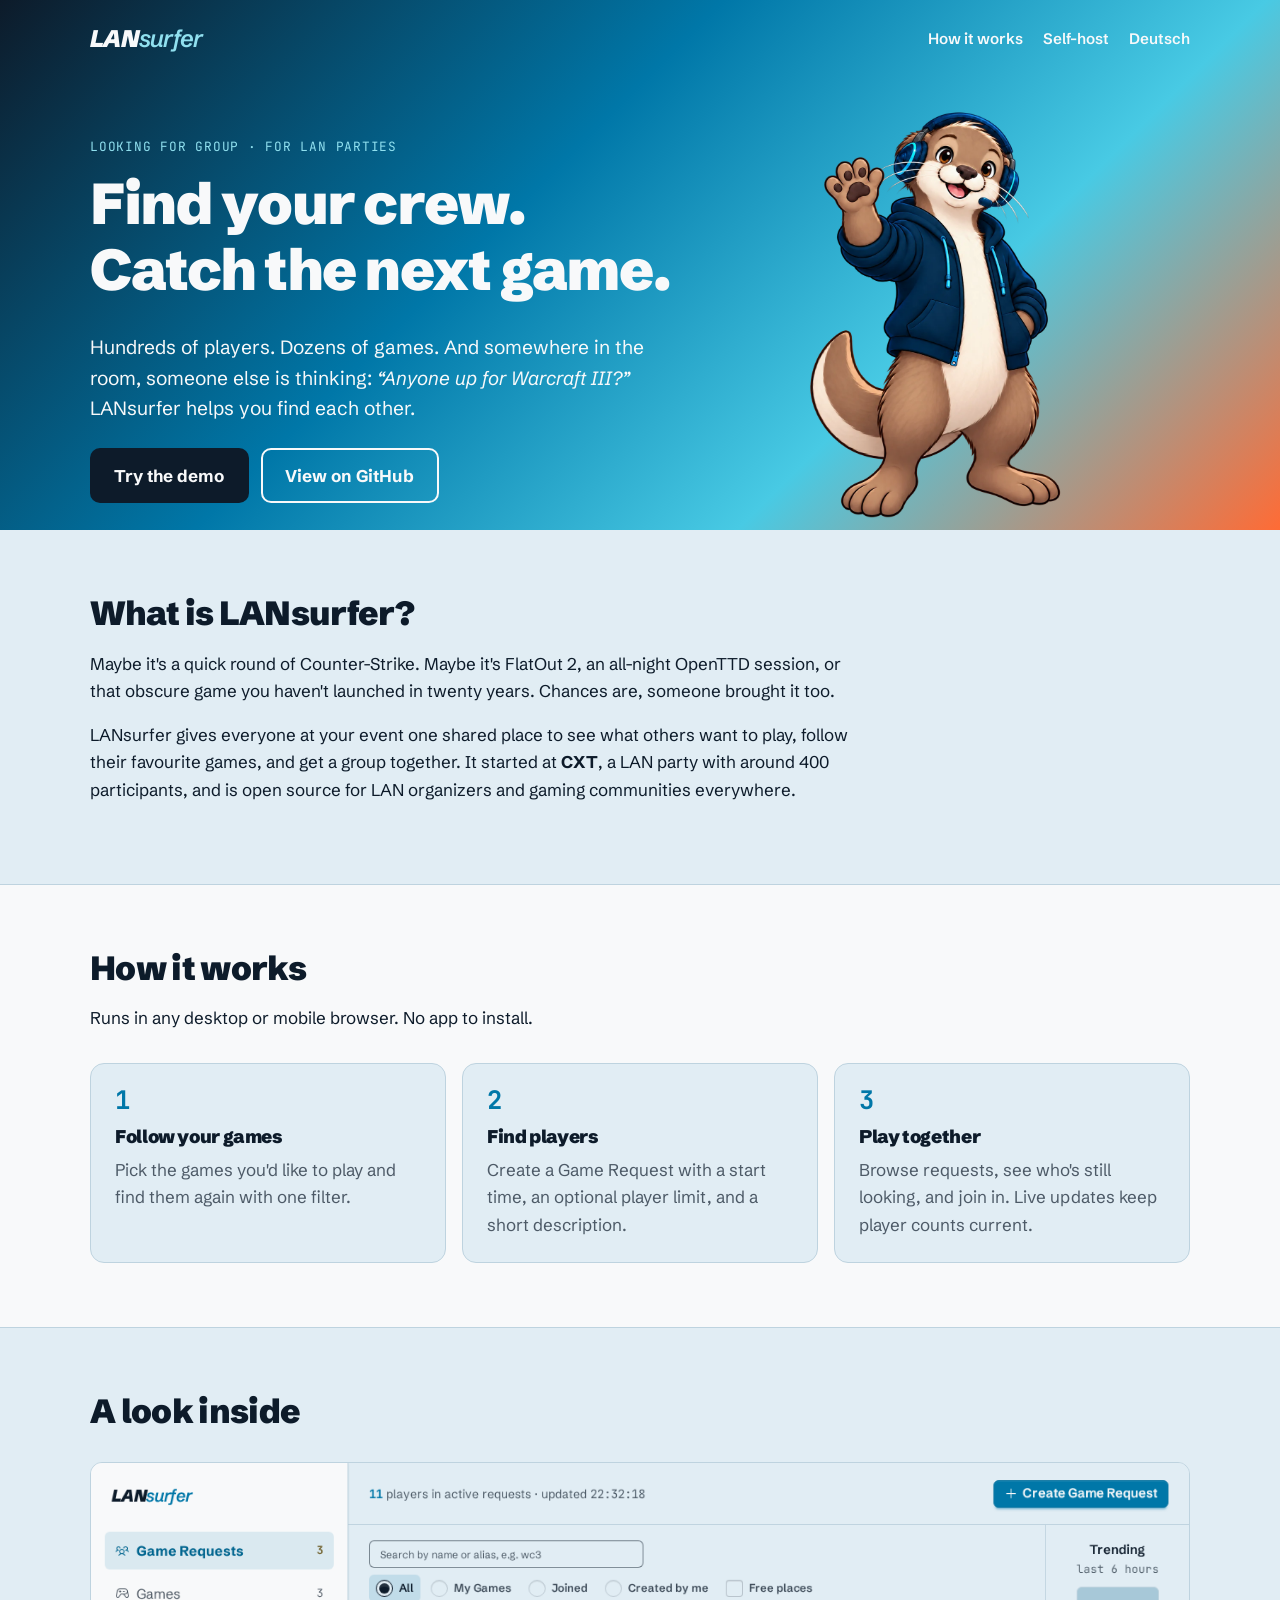
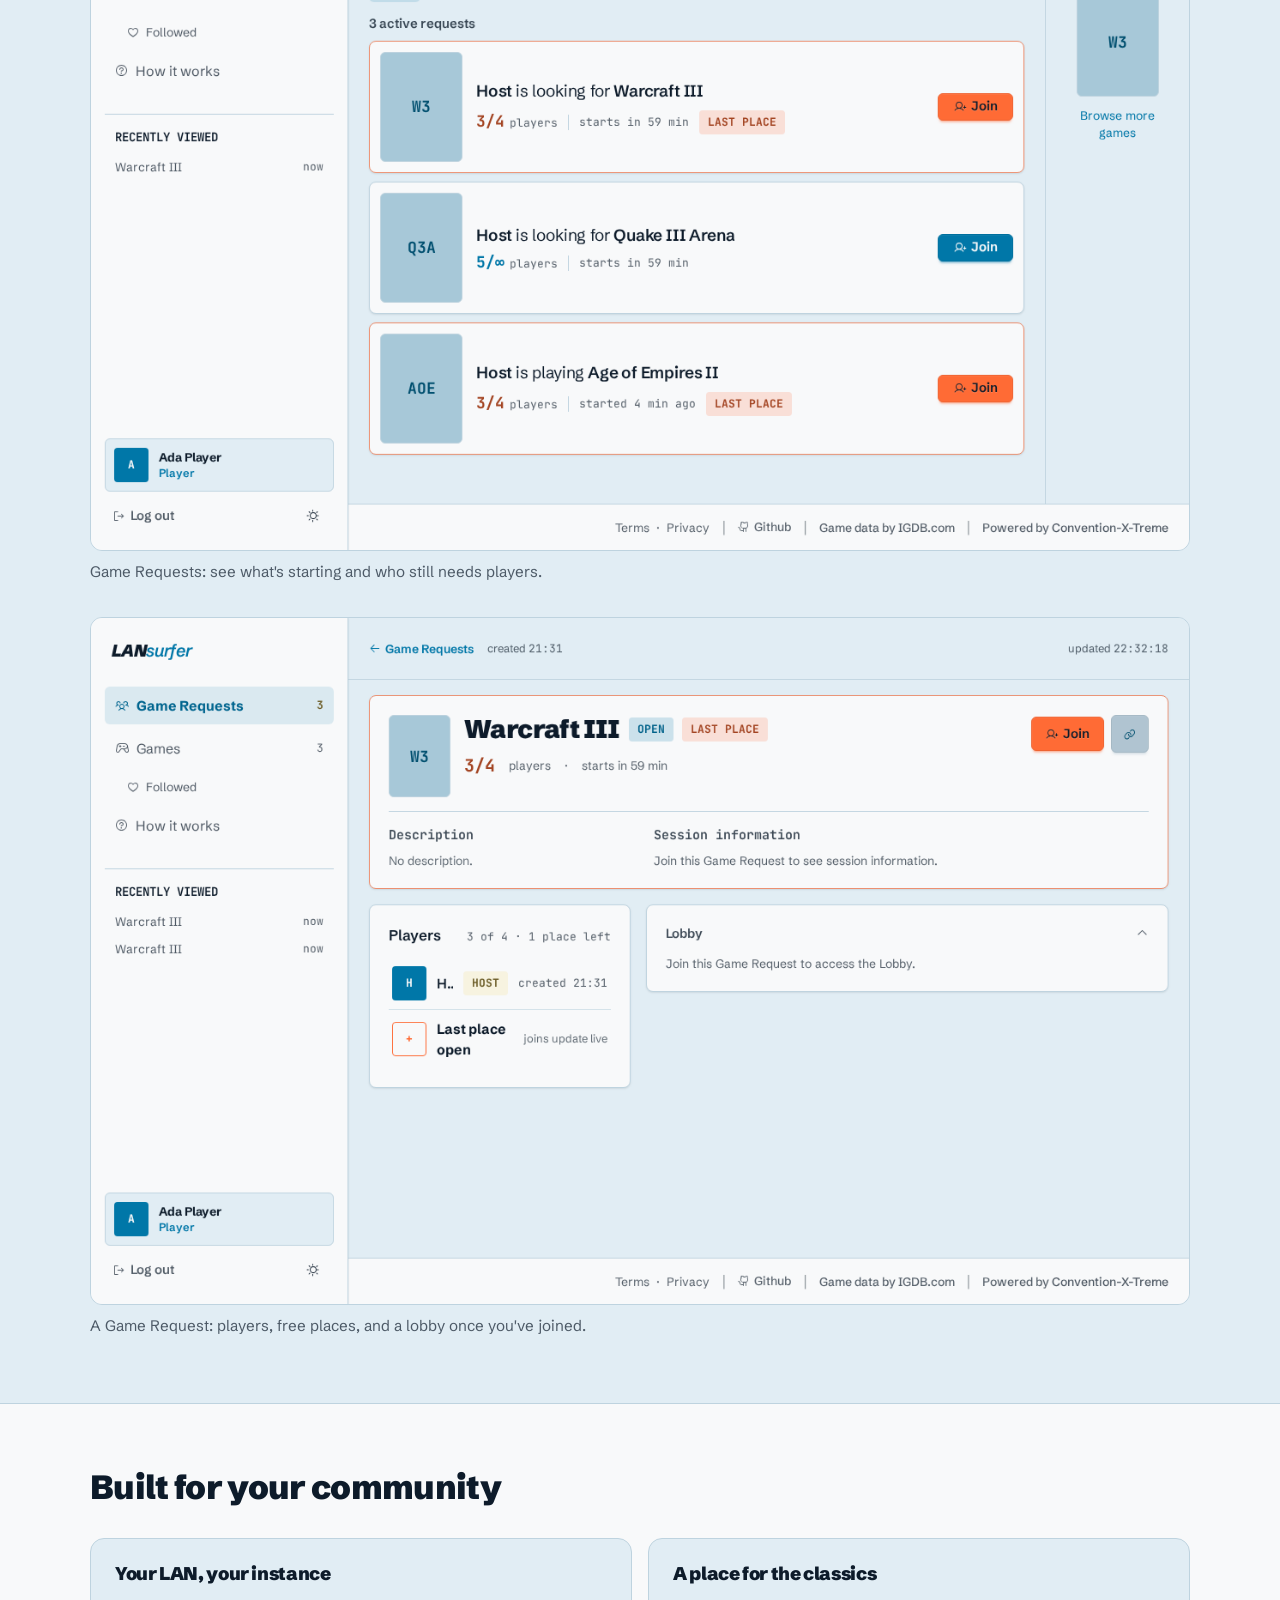
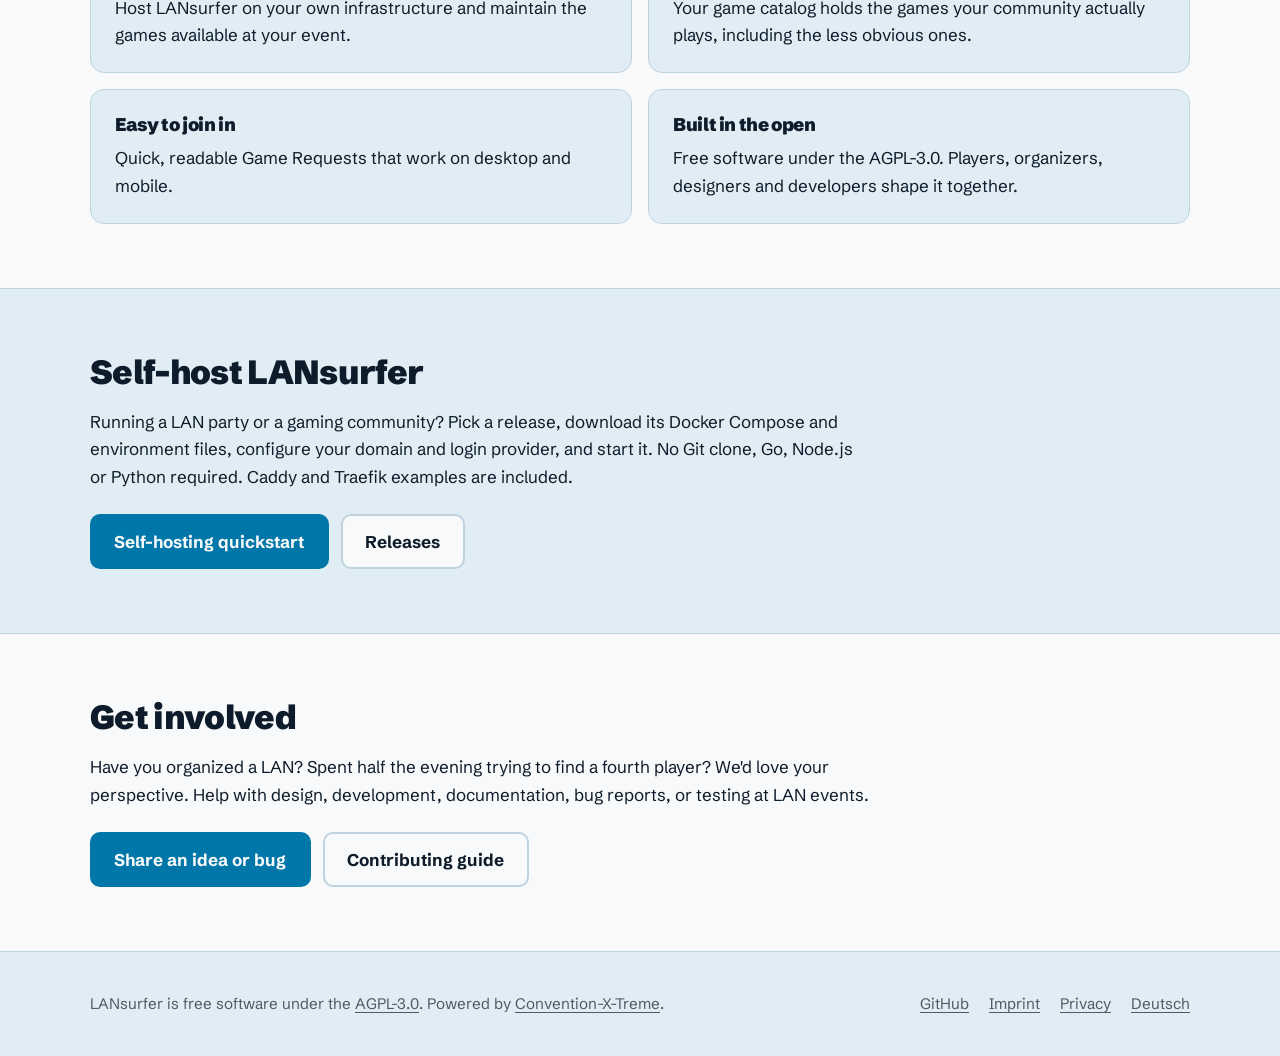
==== site/index.html @ 0d61e50d "feat(site): add static bilingual project website Plain HTML/CSS site for www.lansurfer.de (EN + DE)," ====
<!doctype html>
<html lang="en">
<head>
<meta charset="utf-8">
<meta name="viewport" content="width=device-width, initial-scale=1">
<title>LANsurfer – Find your crew. Catch the next game.</title>
<meta name="description" content="LANsurfer is a free, self-hosted Looking-for-Group platform for LAN parties and gaming communities. Follow games, find players, play together.">
<link rel="canonical" href="https://www.lansurfer.de/">
<link rel="alternate" hreflang="en" href="https://www.lansurfer.de/">
<link rel="alternate" hreflang="de" href="https://www.lansurfer.de/de/">
<link rel="alternate" hreflang="x-default" href="https://www.lansurfer.de/">
<link rel="icon" href="assets/images/favicon.ico" sizes="any">
<link rel="icon" href="assets/images/favicon-32.png" type="image/png">
<link rel="apple-touch-icon" href="assets/images/apple-touch-icon-180.png">
<link rel="stylesheet" href="assets/site.css">
</head>
<body>
<a class="skip" href="#main">Skip to content</a>
<header class="hero">
  <div class="wrap top">
    <a class="wordmark" href="./"><b>LAN</b><span>surfer</span></a>
    <nav aria-label="Main">
      <a class="hide-sm" href="#how">How it works</a>
      <a class="hide-sm" href="#self-host">Self-host</a>
      <a href="de/" hreflang="de" lang="de">Deutsch</a>
    </nav>
  </div>
  <div class="wrap hero-body">
    <div>
      <p class="mono">Looking for Group · for LAN parties</p>
      <h1>Find your crew. Catch the next game.</h1>
      <p class="lead">Hundreds of players. Dozens of games. And somewhere in the room, someone else is thinking: <em>“Anyone up for Warcraft III?”</em> LANsurfer helps you find each other.</p>
      <div class="actions">
        <a class="btn btn-primary" href="https://demo.lansurfer.de">Try the demo</a>
        <a class="btn btn-quiet" href="https://github.com/convention-x-treme/lansurfer">View on GitHub</a>
      </div>
    </div>
    <img class="otter" src="assets/images/mascot-welcome-pose.webp" width="1040" height="1189" alt="The LANsurfer otter with a headset, waving hello">
  </div>
</header>

<main id="main">
  <section class="wrap intro" id="about">
    <h2>What is LANsurfer?</h2>
    <p>Maybe it's a quick round of Counter-Strike. Maybe it's FlatOut 2, an all-night OpenTTD session, or that obscure game you haven't launched in twenty years. Chances are, someone brought it too.</p>
    <p>LANsurfer gives everyone at your event one shared place to see what others want to play, follow their favourite games, and get a group together. It started at <strong>CXT</strong>, a LAN party with around 400 participants, and is open source for LAN organizers and gaming communities everywhere.</p>
  </section>

  <section class="alt" id="how">
    <div class="wrap">
      <h2>How it works</h2>
      <p>Runs in any desktop or mobile browser. No app to install.</p>
      <ol class="steps">
        <li class="card"><h3>Follow your games</h3><p>Pick the games you'd like to play and find them again with one filter.</p></li>
        <li class="card"><h3>Find players</h3><p>Create a Game Request with a start time, an optional player limit, and a short description.</p></li>
        <li class="card"><h3>Play together</h3><p>Browse requests, see who's still looking, and join in. Live updates keep player counts current.</p></li>
      </ol>
    </div>
  </section>

  <section class="wrap" id="look">
    <h2>A look inside</h2>
    <div class="shots">
      <figure>
        <picture>
          <source media="(prefers-color-scheme: light)" srcset="assets/screenshots/game-requests-light.png">
          <img src="assets/screenshots/game-requests-dark.png" width="1280" height="800" loading="lazy" alt="Game Requests list with open requests for Warcraft III, Quake III Arena and Age of Empires II">
        </picture>
        <figcaption>Game Requests: see what's starting and who still needs players.</figcaption>
      </figure>
      <figure>
        <picture>
          <source media="(prefers-color-scheme: light)" srcset="assets/screenshots/lobby-light.png">
          <img src="assets/screenshots/lobby-dark.png" width="1280" height="800" loading="lazy" alt="A Warcraft III Game Request with three of four players and one place left">
        </picture>
        <figcaption>A Game Request: players, free places, and a lobby once you've joined.</figcaption>
      </figure>
    </div>
  </section>

  <section class="alt">
    <div class="wrap">
      <h2>Built for your community</h2>
      <div class="split">
        <div class="card"><h3>Your LAN, your instance</h3><p>Host LANsurfer on your own infrastructure and maintain the games available at your event.</p></div>
        <div class="card"><h3>A place for the classics</h3><p>Your game catalog holds the games your community actually plays, including the less obvious ones.</p></div>
        <div class="card"><h3>Easy to join in</h3><p>Quick, readable Game Requests that work on desktop and mobile.</p></div>
        <div class="card"><h3>Built in the open</h3><p>Free software under the AGPL-3.0. Players, organizers, designers and developers shape it together.</p></div>
      </div>
    </div>
  </section>

  <section class="wrap intro" id="self-host">
    <h2>Self-host LANsurfer</h2>
    <p>Running a LAN party or a gaming community? Pick a release, download its Docker Compose and environment files, configure your domain and login provider, and start it. No Git clone, Go, Node.js or Python required. Caddy and Traefik examples are included.</p>
    <div class="actions">
      <a class="btn btn-primary" href="https://github.com/convention-x-treme/lansurfer/blob/main/docs/SELF_HOSTING.md">Self-hosting quickstart</a>
      <a class="btn btn-quiet" href="https://github.com/convention-x-treme/lansurfer/releases">Releases</a>
    </div>
  </section>

  <section class="alt" id="involved">
    <div class="wrap intro">
      <h2>Get involved</h2>
      <p>Have you organized a LAN? Spent half the evening trying to find a fourth player? We'd love your perspective. Help with design, development, documentation, bug reports, or testing at LAN events.</p>
      <div class="actions">
        <a class="btn btn-primary" href="https://github.com/convention-x-treme/lansurfer/issues">Share an idea or bug</a>
        <a class="btn btn-quiet" href="https://github.com/convention-x-treme/lansurfer/blob/main/CONTRIBUTING.md">Contributing guide</a>
      </div>
    </div>
  </section>
</main>

<footer>
  <div class="wrap">
    <span>LANsurfer is free software under the <a href="https://github.com/convention-x-treme/lansurfer/blob/main/LICENSE">AGPL-3.0</a>. Powered by <a href="https://www.convention-x-treme.de">Convention-X-Treme</a>.</span>
    <nav aria-label="Footer">
      <a href="https://github.com/convention-x-treme/lansurfer">GitHub</a>
      <a href="imprint/">Imprint</a>
      <a href="privacy/">Privacy</a>
      <a href="de/" hreflang="de" lang="de">Deutsch</a>
    </nav>
  </div>
</footer>
</body>
</html>
---- site/assets/site.css ----
/* LANsurfer project website. Tokens follow DESIGN.md in the lansurfer repository. */

@font-face {
  font-family: "Schibsted Grotesk";
  src: url("fonts/schibsted-grotesk-latin-wght-normal.woff2") format("woff2");
  font-weight: 400 900;
  font-style: normal;
  font-display: swap;
}
@font-face {
  font-family: "Schibsted Grotesk";
  src: url("fonts/schibsted-grotesk-latin-wght-italic.woff2") format("woff2");
  font-weight: 400 900;
  font-style: italic;
  font-display: swap;
}
@font-face {
  font-family: "JetBrains Mono";
  src: url("fonts/jetbrains-mono-latin-wght-normal.woff2") format("woff2");
  font-weight: 100 800;
  font-display: swap;
}

:root {
  color-scheme: dark light;
  --bg: #0d1b2a;          /* Deep Ocean */
  --surface: #1b263b;     /* Ocean Depth */
  --border: #163f57;      /* Harbour */
  --text: #f8f9fa;        /* White Sand */
  --muted: color-mix(in srgb, var(--text) 62%, var(--bg));
  --primary: #00b4d8;     /* Surf Blue */
  --on-primary: #0d1b2a;
  --link: #48cae4;        /* Aqua Wave */
  --label: #90e0ef;       /* Sea Foam */
  --focus: #f4d35e;       /* Golden Hour */
}
@media (prefers-color-scheme: light) {
  :root {
    --bg: #e1edf4;        /* Sea Mist */
    --surface: #f8f9fa;   /* White Sand */
    --border: #bed3df;    /* Tide Line */
    --text: #0d1b2a;
    --muted: color-mix(in srgb, var(--text) 70%, var(--bg));
    --primary: #0077a8;   /* Deep Blue */
    --on-primary: #f8f9fa;
    --link: #005f86;      /* Deep Blue darkened for Sea Mist contrast */
    --label: #005f86;
    --focus: #0077a8;
  }
}

*, *::before, *::after { box-sizing: border-box; }
html { -webkit-text-size-adjust: 100%; }
body {
  margin: 0;
  background: var(--bg);
  color: var(--text);
  font: 400 17px/1.6 "Schibsted Grotesk", ui-sans-serif, system-ui, sans-serif;
}
img { max-width: 100%; height: auto; display: block; }
a { color: var(--link); text-underline-offset: 0.2em; }
a:hover { text-decoration-thickness: 2px; }
:focus-visible { outline: 3px solid var(--focus); outline-offset: 3px; border-radius: 4px; }
h1, h2, h3 { font-weight: 900; line-height: 1.15; letter-spacing: -0.02em; margin: 0 0 0.5em; }
h1 { font-size: clamp(2.2rem, 6vw, 3.6rem); }
h2 { font-size: clamp(1.6rem, 4vw, 2.1rem); }
h3 { font-size: 1.15rem; }
p { margin: 0 0 1em; }

.wrap { width: min(1100px, 100% - 2.5rem); margin-inline: auto; }
.skip { position: absolute; left: -999px; }
.skip:focus { left: 1rem; top: 1rem; background: var(--surface); color: var(--text); padding: 0.5rem 1rem; z-index: 1; }

.wordmark { font-style: italic; font-size: 1.5rem; letter-spacing: -0.03em; color: var(--text); text-decoration: none; }
.wordmark b { font-weight: 900; }
.wordmark span { font-weight: 600; color: var(--primary); }

.top { display: flex; align-items: center; justify-content: space-between; gap: 1rem; padding-block: 1.25rem; }
.top nav { display: flex; gap: 1.25rem; align-items: center; font-weight: 600; font-size: 0.95rem; }
.top nav a { color: var(--text); text-decoration: none; }
.top nav a:hover { text-decoration: underline; }

.mono { font-family: "JetBrains Mono", ui-monospace, monospace; font-size: 0.8rem; letter-spacing: 0.06em; text-transform: uppercase; color: var(--label); }

.btn {
  display: inline-block; padding: 0.75rem 1.4rem; border-radius: 10px;
  font-weight: 700; text-decoration: none; border: 2px solid transparent;
}
.btn:hover { text-decoration: none; filter: brightness(1.1); }
.btn-primary { background: var(--primary); color: var(--on-primary); }
.btn-quiet { border-color: var(--border); color: var(--text); background: var(--surface); }
.actions { display: flex; flex-wrap: wrap; gap: 0.75rem; margin-top: 1.5rem; }

/* Hero: the wave gradient is reserved for key visuals (DESIGN.md). */
.hero {
  background: linear-gradient(135deg, #0d1b2a 0%, #0077a8 40%, #48cae4 70%, #ff6b35 100%);
  color: #f8f9fa;
  --focus: #f4d35e;
}
.hero .wordmark, .hero .top nav a { color: #f8f9fa; }
.hero .wordmark span { color: #90e0ef; }
.hero-body { display: grid; grid-template-columns: 1.3fr 1fr; gap: 2rem; align-items: center; padding-top: 2rem; }
.hero-body .lead { font-size: 1.2rem; max-width: 34em; }
.hero-body .mono { color: #90e0ef; }
.hero .btn-primary { background: #0d1b2a; color: #f8f9fa; }
.hero .btn-quiet { background: transparent; border-color: #f8f9fa; color: #f8f9fa; }
.hero .otter { align-self: end; max-height: 420px; width: auto; justify-self: center; }

section { padding-block: 4rem; }
.intro > p, .legal > * { max-width: 46em; }

.steps { list-style: none; padding: 0; margin: 2rem 0 0; display: grid; grid-template-columns: repeat(3, 1fr); gap: 1rem; counter-reset: step; }
.card { background: var(--surface); border: 1px solid var(--border); border-radius: 14px; padding: 1.5rem; }
.card p:last-child { margin: 0; }
.steps li { counter-increment: step; }
.steps li::before { content: counter(step); display: block; font: 700 1.6rem/1 "JetBrains Mono", monospace; color: var(--primary); margin-bottom: 0.75rem; }
.steps p { color: var(--muted); }

.shots { display: grid; gap: 2rem; margin-top: 2rem; }
.shots figure { margin: 0; }
.shots img { border-radius: 12px; border: 1px solid var(--border); }
.shots figcaption { margin-top: 0.6rem; color: var(--muted); font-size: 0.95rem; }

.split { display: grid; grid-template-columns: 1fr 1fr; gap: 1rem; margin-top: 2rem; }
.alt { background: var(--surface); border-block: 1px solid var(--border); }
.alt .card { background: var(--bg); }

footer { padding-block: 2.5rem; color: var(--muted); font-size: 0.95rem; }
footer .wrap { display: flex; flex-wrap: wrap; gap: 0.5rem 1.5rem; justify-content: space-between; }
footer nav { display: flex; flex-wrap: wrap; gap: 0.5rem 1.25rem; }
footer a { color: var(--muted); }

.legal { padding-block: 2rem 4rem; }
.legal h2 { font-size: 1.3rem; margin-top: 2rem; }
.notice { border: 1px solid var(--focus); border-radius: 10px; padding: 1rem 1.25rem; }

@media (max-width: 760px) {
  .hero-body, .split, .steps { grid-template-columns: 1fr; }
  .hero .otter { max-height: 260px; }
  .top nav .hide-sm { display: none; }
  section { padding-block: 3rem; }
}
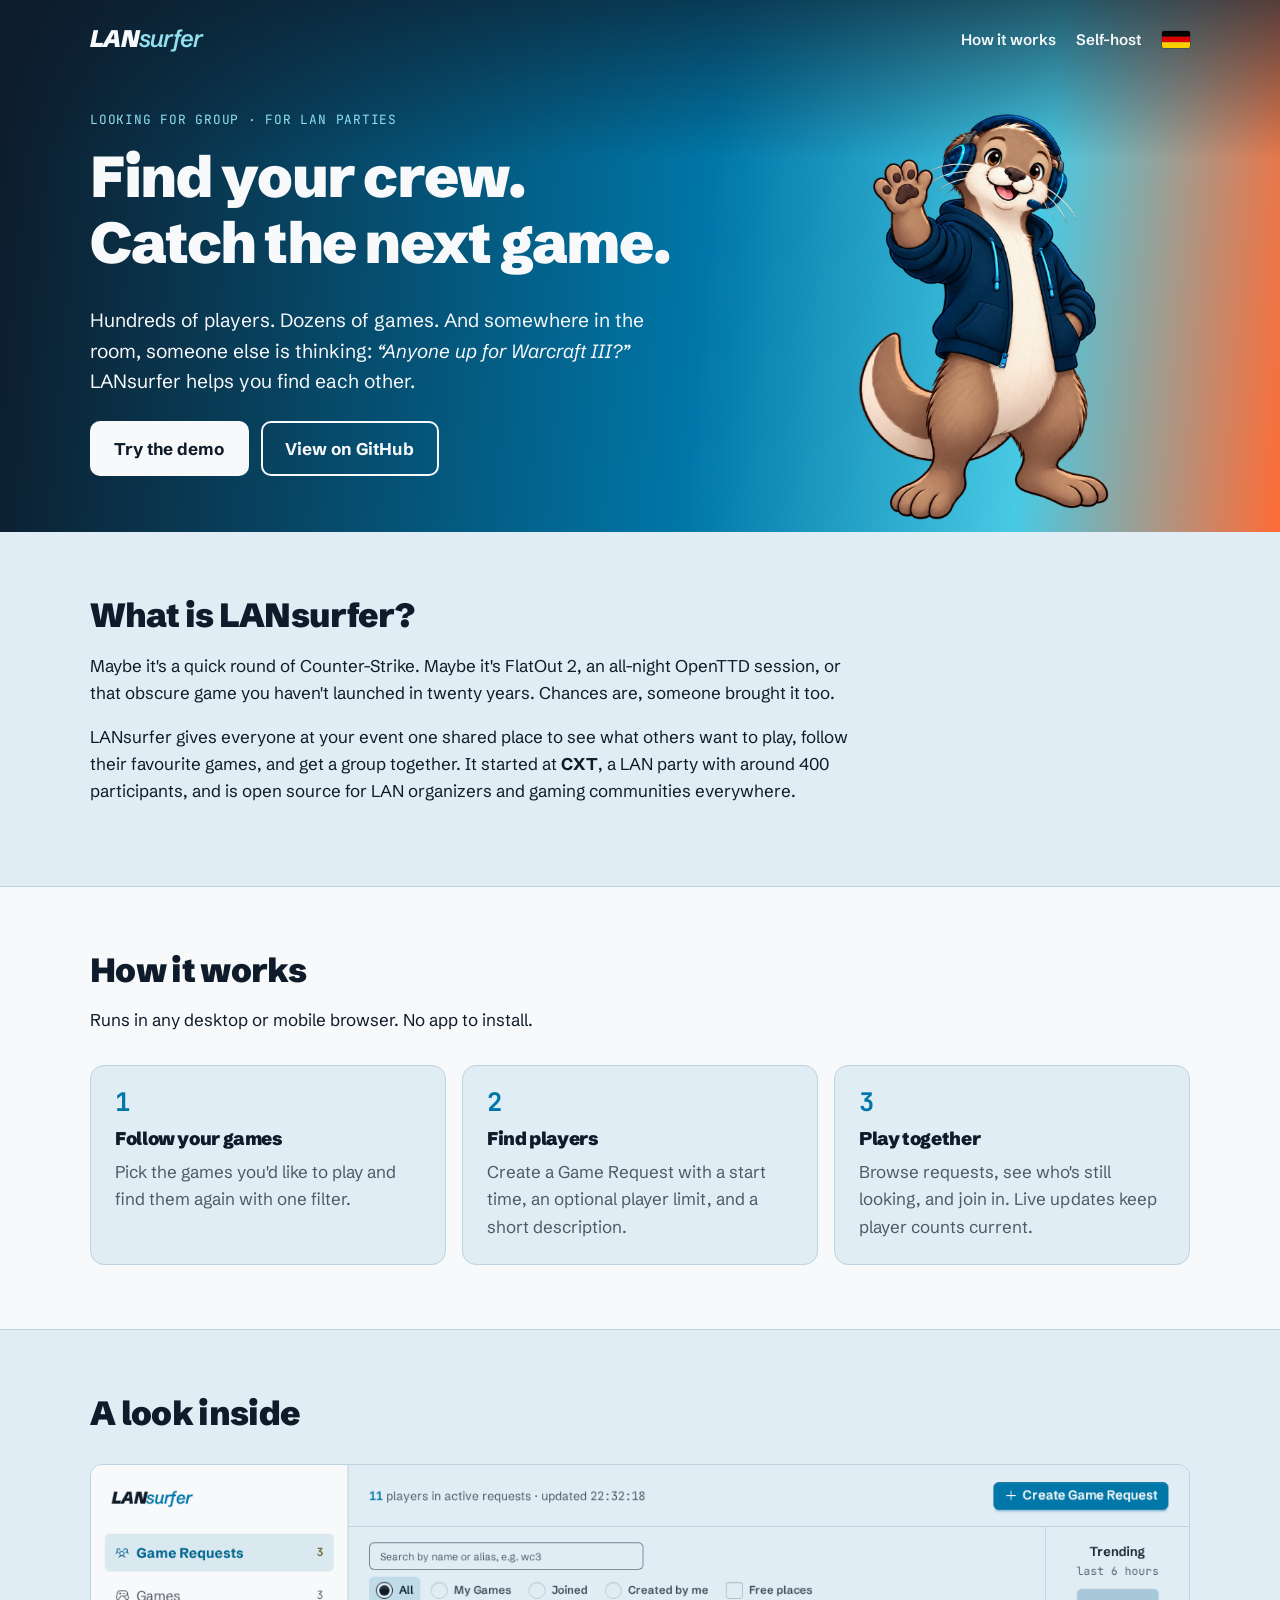
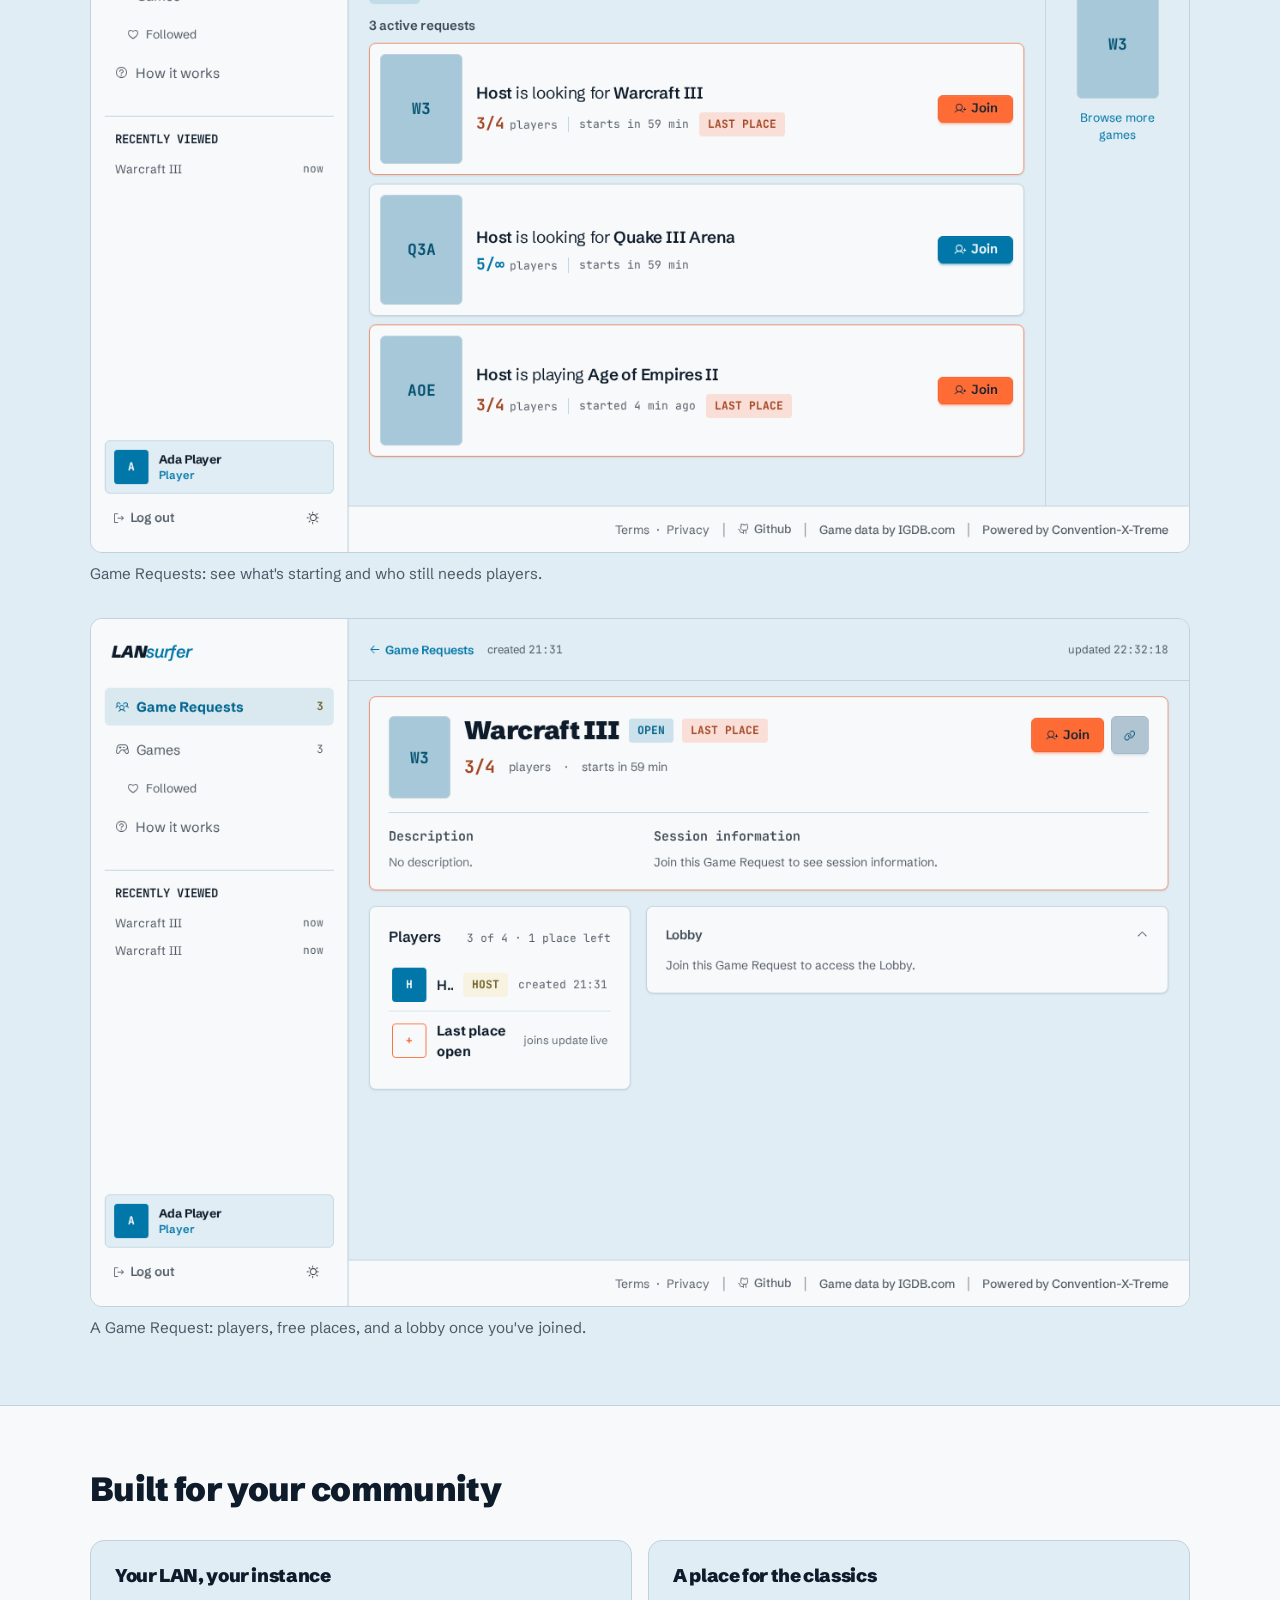
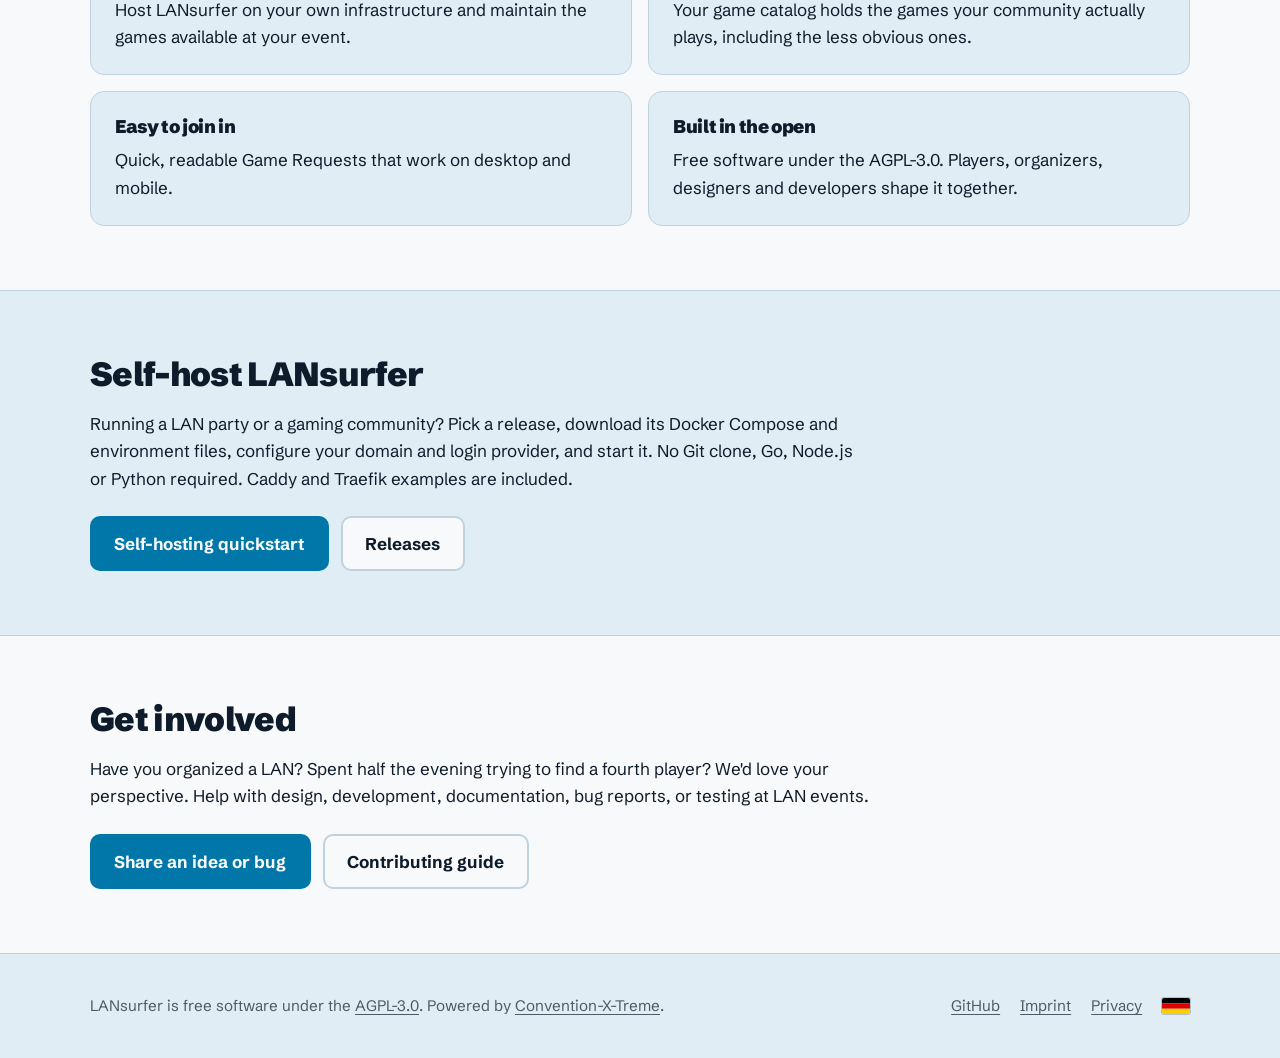
==== commit 03aa9822: "feat(site): replace language labels with flags and polish layout Fix hero spacing, otter and footer " ====
--- a/site/index.html
+++ b/site/index.html
@@ -22,7 +22,7 @@
     <nav aria-label="Main">
       <a class="hide-sm" href="#how">How it works</a>
       <a class="hide-sm" href="#self-host">Self-host</a>
-      <a href="de/" hreflang="de" lang="de">Deutsch</a>
+      <a class="lang" href="de/" hreflang="de" lang="de" title="Deutsch"><img src="assets/images/flag-de.svg" width="25" height="15" alt="Deutsch"></a>
     </nav>
   </div>
   <div class="wrap hero-body">
@@ -118,7 +118,7 @@
       <a href="https://github.com/convention-x-treme/lansurfer">GitHub</a>
       <a href="imprint/">Imprint</a>
       <a href="privacy/">Privacy</a>
-      <a href="de/" hreflang="de" lang="de">Deutsch</a>
+      <a class="lang" href="de/" hreflang="de" lang="de" title="Deutsch"><img src="assets/images/flag-de.svg" width="25" height="15" alt="Deutsch"></a>
     </nav>
   </div>
 </footer>
--- a/site/assets/site.css
+++ b/site/assets/site.css
@@ -61,6 +61,7 @@
 a { color: var(--link); text-underline-offset: 0.2em; }
 a:hover { text-decoration-thickness: 2px; }
 :focus-visible { outline: 3px solid var(--focus); outline-offset: 3px; border-radius: 4px; }
+::selection { background: var(--primary); color: var(--on-primary); }
 h1, h2, h3 { font-weight: 900; line-height: 1.15; letter-spacing: -0.02em; margin: 0 0 0.5em; }
 h1 { font-size: clamp(2.2rem, 6vw, 3.6rem); }
 h2 { font-size: clamp(1.6rem, 4vw, 2.1rem); }
@@ -76,14 +77,17 @@
 .wordmark span { font-weight: 600; color: var(--primary); }
 
 .top { display: flex; align-items: center; justify-content: space-between; gap: 1rem; padding-block: 1.25rem; }
-.top nav { display: flex; gap: 1.25rem; align-items: center; font-weight: 600; font-size: 0.95rem; }
+.top nav { display: flex; gap: 1.25rem; align-items: center; font-weight: 600; font-size: 0.95rem; line-height: 1; }
 .top nav a { color: var(--text); text-decoration: none; }
 .top nav a:hover { text-decoration: underline; }
+.lang { display: inline-flex; padding: 0.5rem; margin: -0.5rem; border-radius: 6px; }
+.lang img { height: 1.1em; width: auto; border-radius: 2px; box-shadow: 0 0 0 1px rgb(13 27 42 / 0.2); transition: transform 0.2s cubic-bezier(0.16, 1, 0.3, 1); }
+.lang:hover img { transform: translateY(-1px); }
 
 .mono { font-family: "JetBrains Mono", ui-monospace, monospace; font-size: 0.8rem; letter-spacing: 0.06em; text-transform: uppercase; color: var(--label); }
 
 .btn {
-  display: inline-block; padding: 0.75rem 1.4rem; border-radius: 10px;
+  display: inline-block; padding: 0.75rem 1.4rem; border-radius: 10px; text-align: center;
   font-weight: 700; text-decoration: none; border: 2px solid transparent;
 }
 .btn:hover { text-decoration: none; filter: brightness(1.1); }
@@ -91,20 +95,25 @@
 .btn-quiet { border-color: var(--border); color: var(--text); background: var(--surface); }
 .actions { display: flex; flex-wrap: wrap; gap: 0.75rem; margin-top: 1.5rem; }
 
-/* Hero: the wave gradient is reserved for key visuals (DESIGN.md). */
+/* Hero: the wave gradient is reserved for key visuals (DESIGN.md). Stops keep the text side and
+   the nav band dark enough for White Sand text (≥4.5:1); the light end sits behind the otter. */
 .hero {
-  background: linear-gradient(135deg, #0d1b2a 0%, #0077a8 40%, #48cae4 70%, #ff6b35 100%);
+  background:
+    linear-gradient(to bottom, rgb(13 27 42 / 0.65), rgb(13 27 42 / 0) 30%),
+    linear-gradient(95deg, #0d1b2a 0%, #0077a8 55%, #48cae4 80%, #ff6b35 100%);
   color: #f8f9fa;
   --focus: #f4d35e;
 }
 .hero .wordmark, .hero .top nav a { color: #f8f9fa; }
 .hero .wordmark span { color: #90e0ef; }
 .hero-body { display: grid; grid-template-columns: 1.3fr 1fr; gap: 2rem; align-items: center; padding-top: 2rem; }
+.hero-body > div { padding-bottom: 3.5rem; }
 .hero-body .lead { font-size: 1.2rem; max-width: 34em; }
 .hero-body .mono { color: #90e0ef; }
-.hero .btn-primary { background: #0d1b2a; color: #f8f9fa; }
+.hero .btn-primary { background: #f8f9fa; color: #0d1b2a; }
 .hero .btn-quiet { background: transparent; border-color: #f8f9fa; color: #f8f9fa; }
-.hero .otter { align-self: end; max-height: 420px; width: auto; justify-self: center; }
+.hero .btn-quiet:hover { background: rgb(248 249 250 / 0.12); }
+.hero .otter { align-self: end; max-height: 420px; width: auto; justify-self: end; }
 
 section { padding-block: 4rem; }
 .intro > p, .legal > * { max-width: 46em; }
@@ -126,17 +135,19 @@
 .alt .card { background: var(--bg); }
 
 footer { padding-block: 2.5rem; color: var(--muted); font-size: 0.95rem; }
-footer .wrap { display: flex; flex-wrap: wrap; gap: 0.5rem 1.5rem; justify-content: space-between; }
-footer nav { display: flex; flex-wrap: wrap; gap: 0.5rem 1.25rem; }
+footer .wrap { display: flex; flex-wrap: wrap; align-items: center; gap: 0.75rem 1.5rem; justify-content: space-between; }
+footer nav { display: flex; flex-wrap: wrap; align-items: center; gap: 0.75rem 1.25rem; }
 footer a { color: var(--muted); }
 
 .legal { padding-block: 2rem 4rem; }
 .legal h2 { font-size: 1.3rem; margin-top: 2rem; }
-.notice { border: 1px solid var(--focus); border-radius: 10px; padding: 1rem 1.25rem; }
 
 @media (max-width: 760px) {
   .hero-body, .split, .steps { grid-template-columns: 1fr; }
-  .hero .otter { max-height: 260px; }
+  .hero { background: linear-gradient(175deg, #0d1b2a 0%, #0077a8 66%, #48cae4 88%, #ff6b35 100%); }
+  .hero .otter { max-height: 260px; justify-self: center; }
+  .hero-body > div { padding-bottom: 0; }
   .top nav .hide-sm { display: none; }
+  .actions .btn { flex: 1 1 auto; }
   section { padding-block: 3rem; }
 }
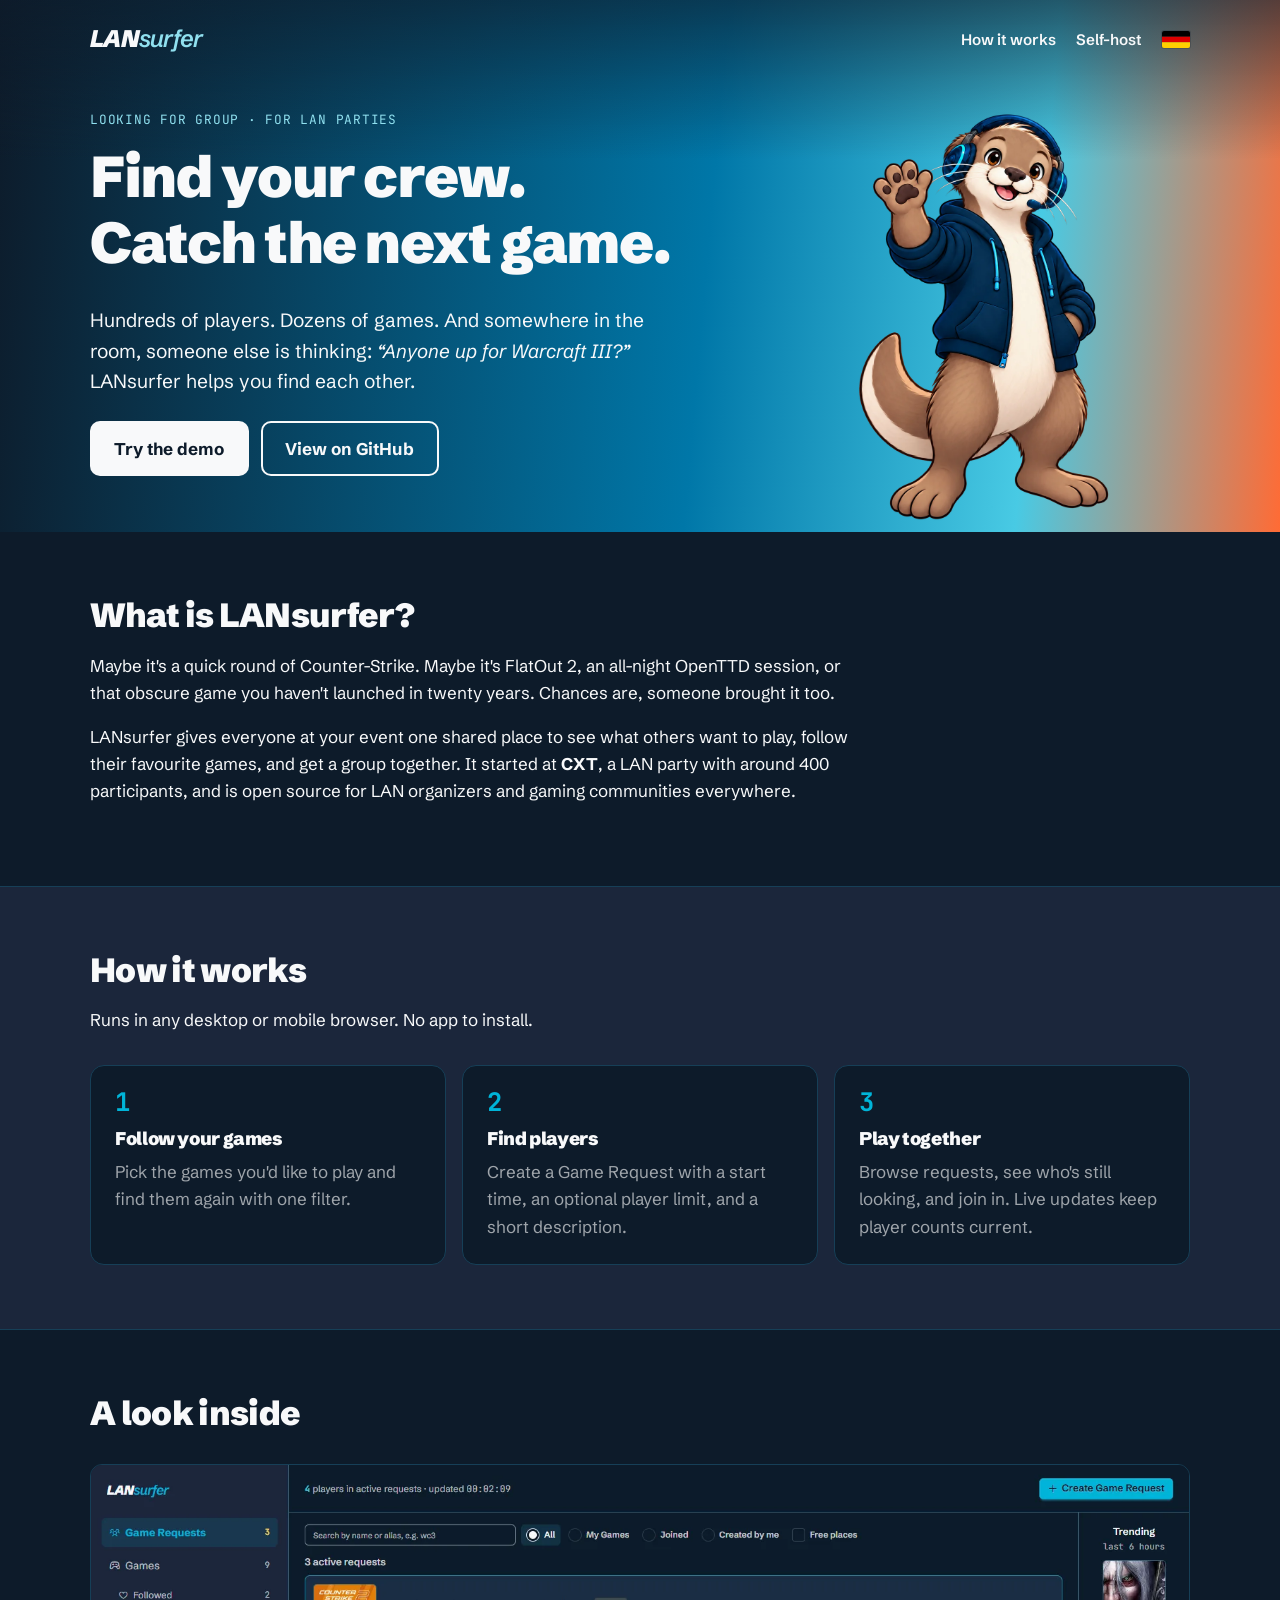
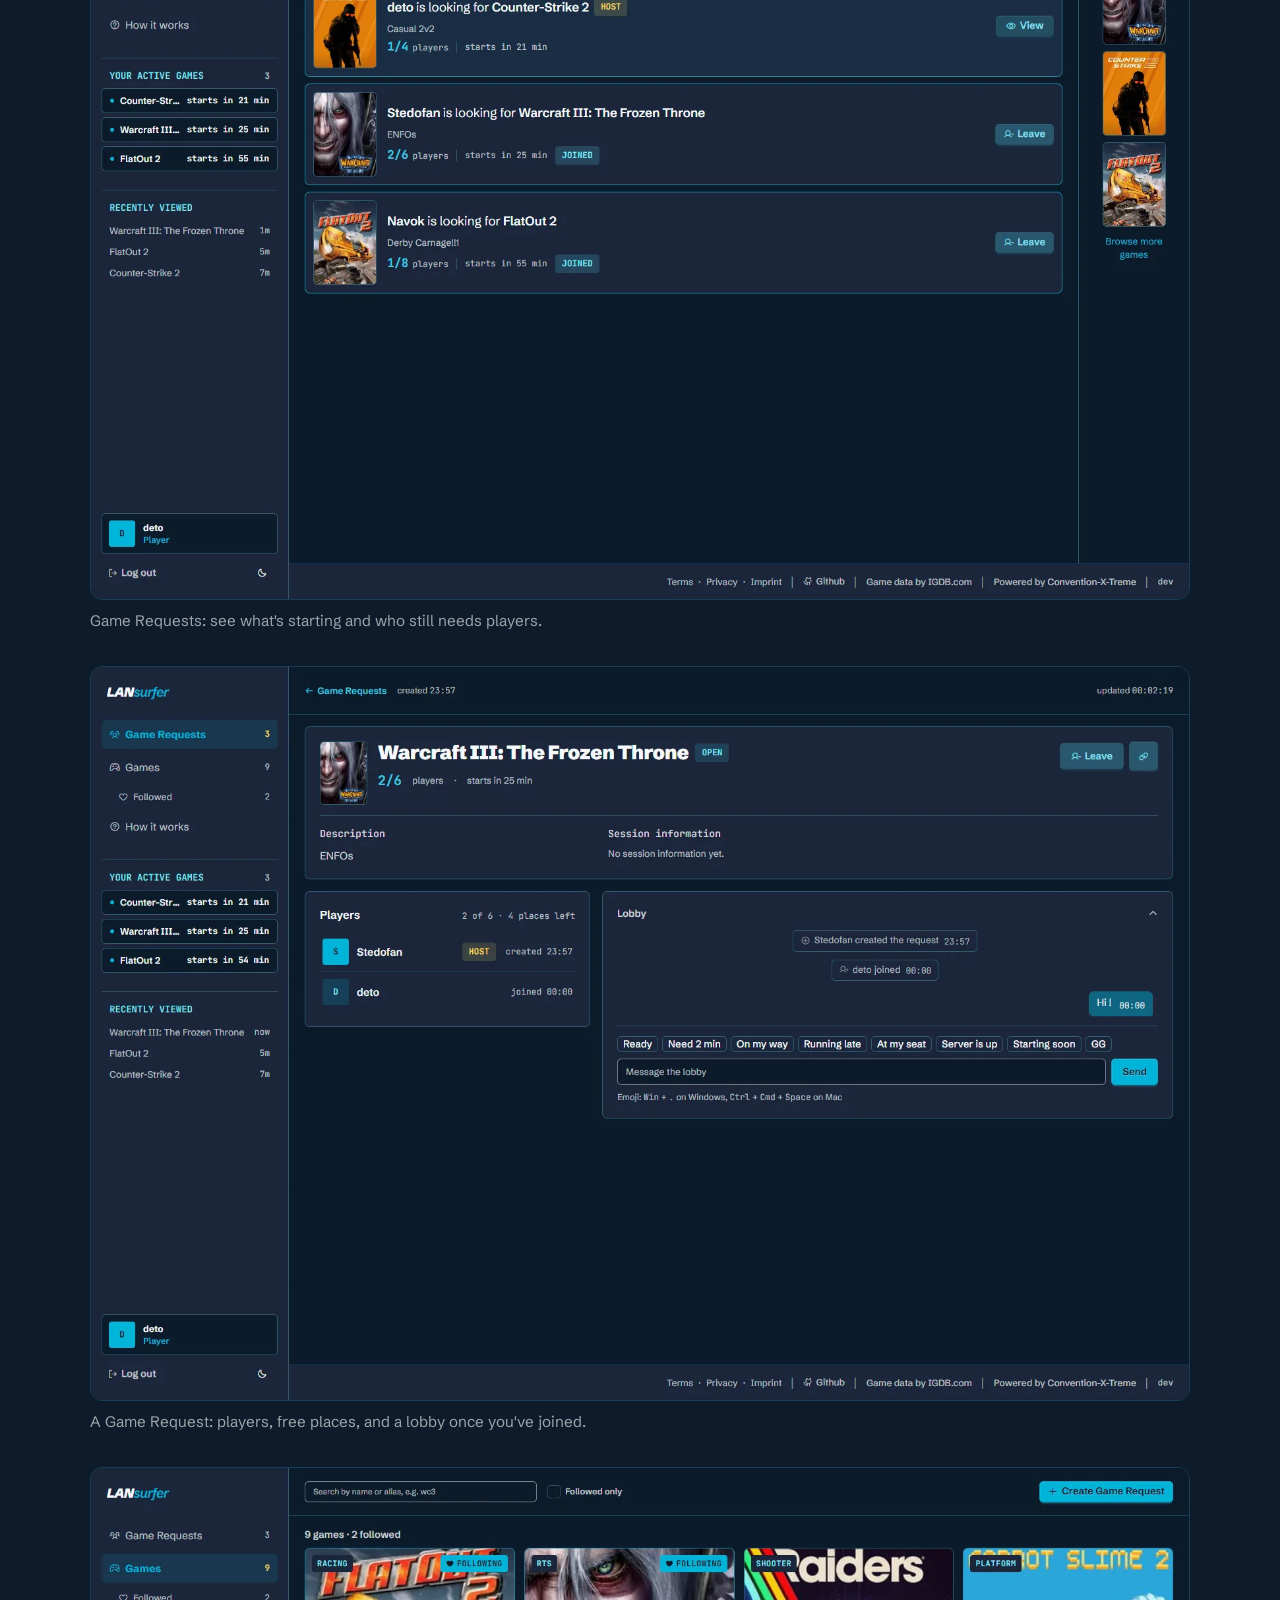
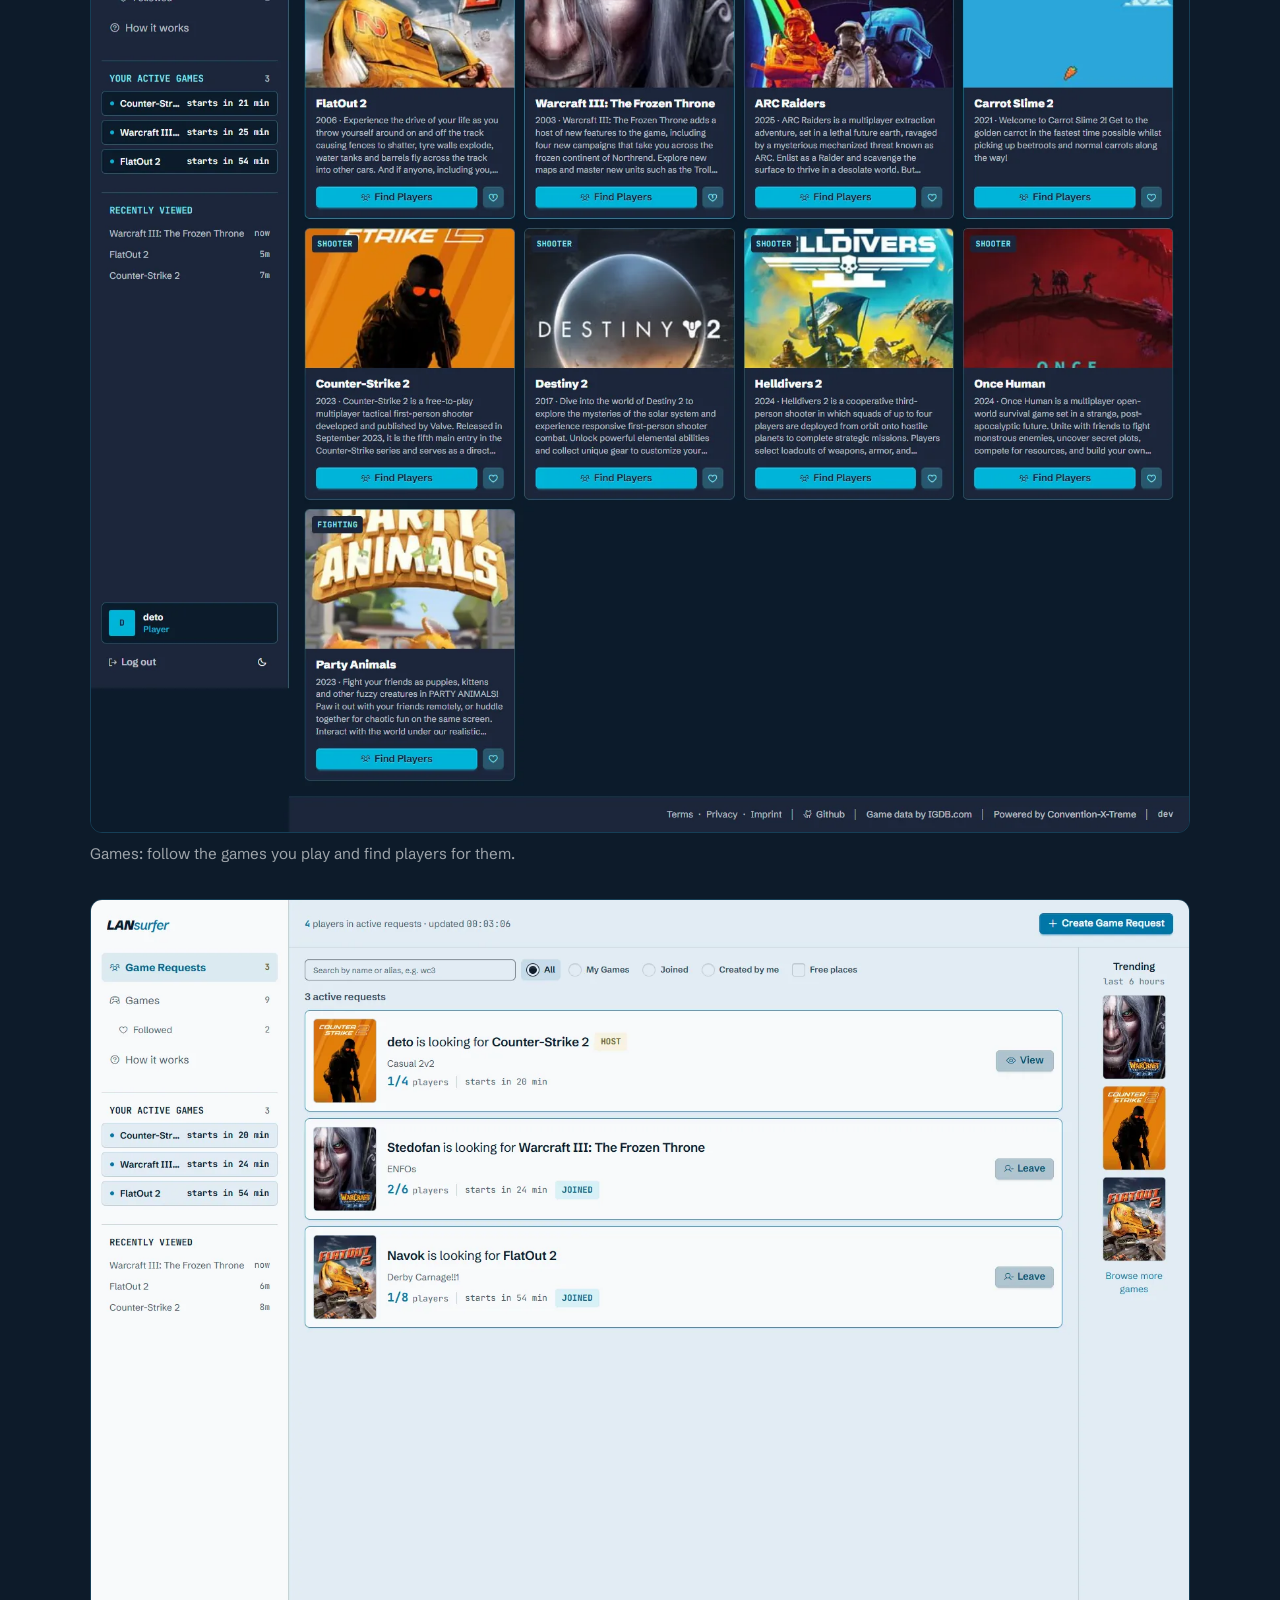
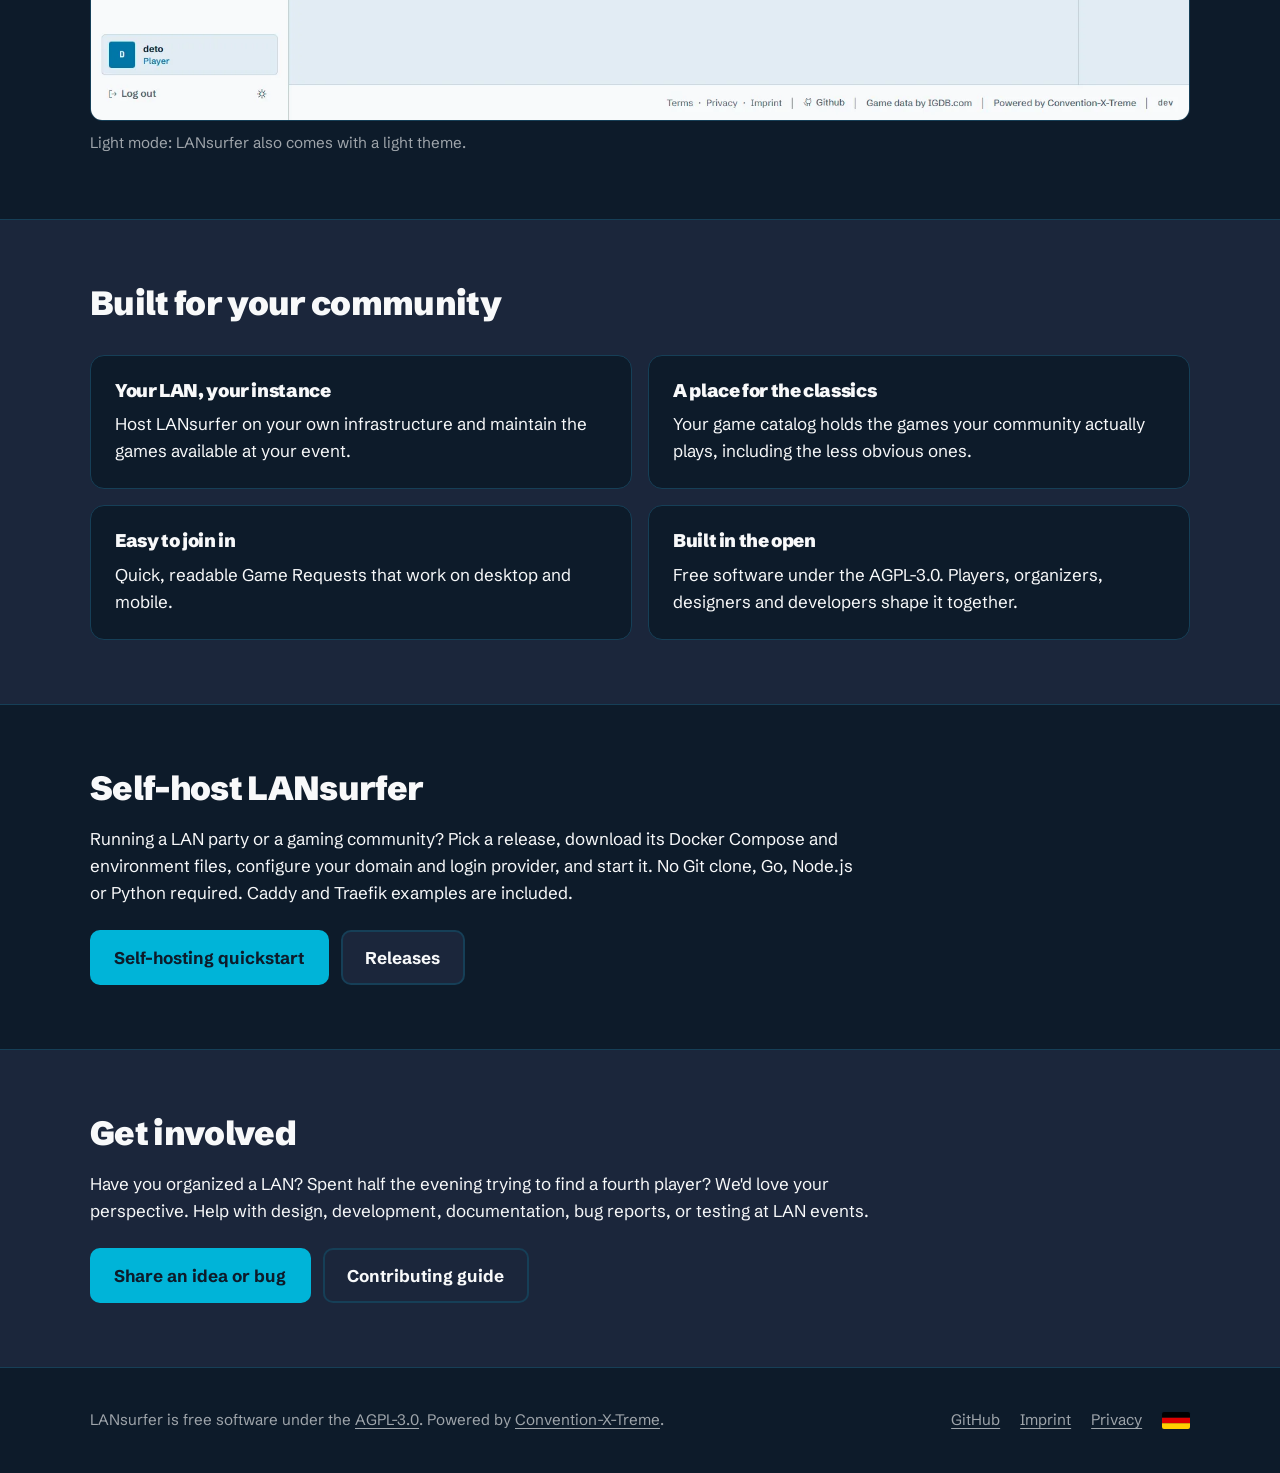
==== commit a8900a14: "feat(site): add real app screenshots and make the site dark-only Show Game Requests, Game Request de" ====
--- a/site/index.html
+++ b/site/index.html
@@ -62,18 +62,20 @@
     <h2>A look inside</h2>
     <div class="shots">
       <figure>
-        <picture>
-          <source media="(prefers-color-scheme: light)" srcset="assets/screenshots/game-requests-light.png">
-          <img src="assets/screenshots/game-requests-dark.png" width="1280" height="800" loading="lazy" alt="Game Requests list with open requests for Warcraft III, Quake III Arena and Age of Empires II">
-        </picture>
+        <img src="assets/screenshots/game-requests-dark.webp" width="1665" height="1112" loading="lazy" alt="Game Requests list with open requests for Counter-Strike 2, Warcraft III: The Frozen Throne and FlatOut 2">
         <figcaption>Game Requests: see what's starting and who still needs players.</figcaption>
       </figure>
       <figure>
-        <picture>
-          <source media="(prefers-color-scheme: light)" srcset="assets/screenshots/lobby-light.png">
-          <img src="assets/screenshots/lobby-dark.png" width="1280" height="800" loading="lazy" alt="A Warcraft III Game Request with three of four players and one place left">
-        </picture>
+        <img src="assets/screenshots/game-request-dark.webp" width="1665" height="1112" loading="lazy" alt="A Warcraft III: The Frozen Throne Game Request with two of six players and the lobby chat">
         <figcaption>A Game Request: players, free places, and a lobby once you've joined.</figcaption>
+      </figure>
+      <figure>
+        <img src="assets/screenshots/games-dark.webp" width="1665" height="1462" loading="lazy" alt="Game catalog with cover art for FlatOut 2, Warcraft III, Counter-Strike 2, Helldivers 2 and more, each with a Find Players button">
+        <figcaption>Games: follow the games you play and find players for them.</figcaption>
+      </figure>
+      <figure>
+        <img src="assets/screenshots/game-requests-light.webp" width="1665" height="1244" loading="lazy" alt="The Game Requests list in LANsurfer's light theme">
+        <figcaption>Light mode: LANsurfer also comes with a light theme.</figcaption>
       </figure>
     </div>
   </section>
--- a/site/assets/site.css
+++ b/site/assets/site.css
@@ -22,7 +22,7 @@
 }
 
 :root {
-  color-scheme: dark light;
+  color-scheme: dark;
   --bg: #0d1b2a;          /* Deep Ocean */
   --surface: #1b263b;     /* Ocean Depth */
   --border: #163f57;      /* Harbour */
@@ -33,20 +33,6 @@
   --link: #48cae4;        /* Aqua Wave */
   --label: #90e0ef;       /* Sea Foam */
   --focus: #f4d35e;       /* Golden Hour */
-}
-@media (prefers-color-scheme: light) {
-  :root {
-    --bg: #e1edf4;        /* Sea Mist */
-    --surface: #f8f9fa;   /* White Sand */
-    --border: #bed3df;    /* Tide Line */
-    --text: #0d1b2a;
-    --muted: color-mix(in srgb, var(--text) 70%, var(--bg));
-    --primary: #0077a8;   /* Deep Blue */
-    --on-primary: #f8f9fa;
-    --link: #005f86;      /* Deep Blue darkened for Sea Mist contrast */
-    --label: #005f86;
-    --focus: #0077a8;
-  }
 }
 
 *, *::before, *::after { box-sizing: border-box; }
